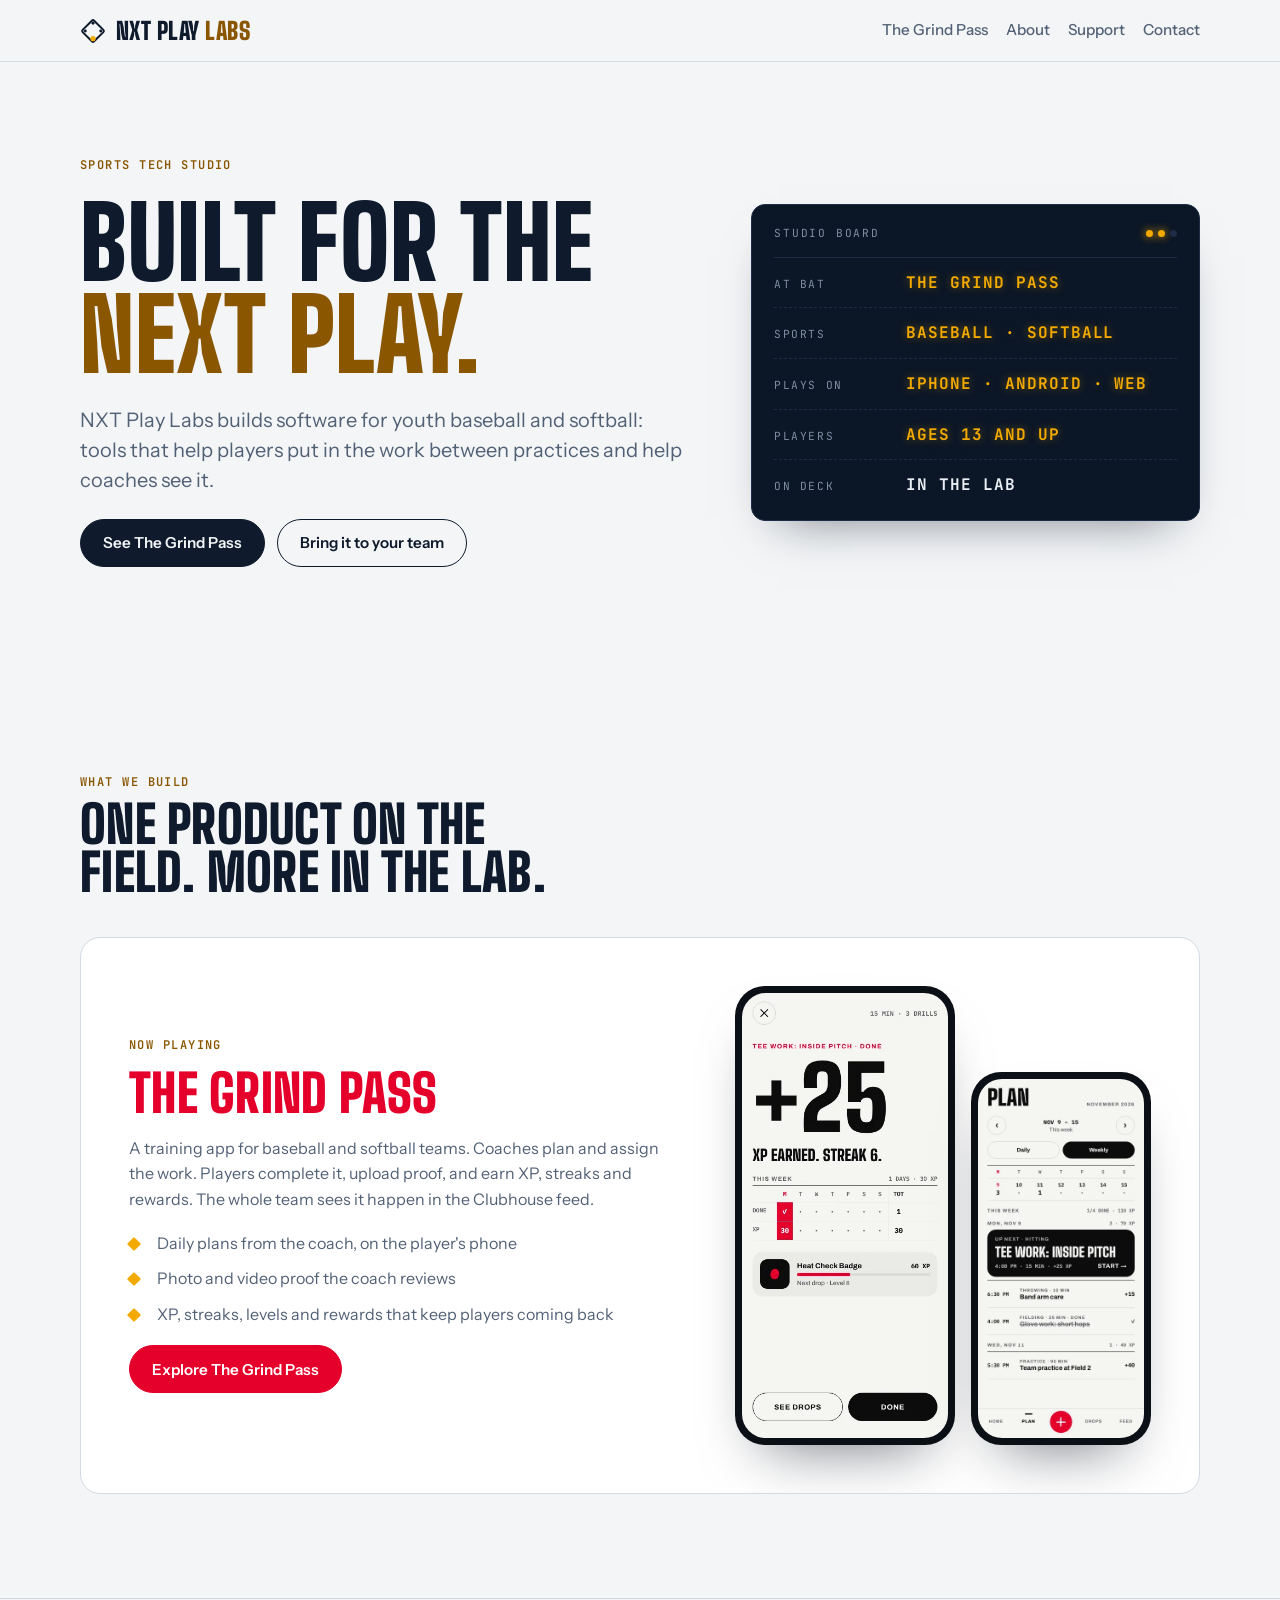
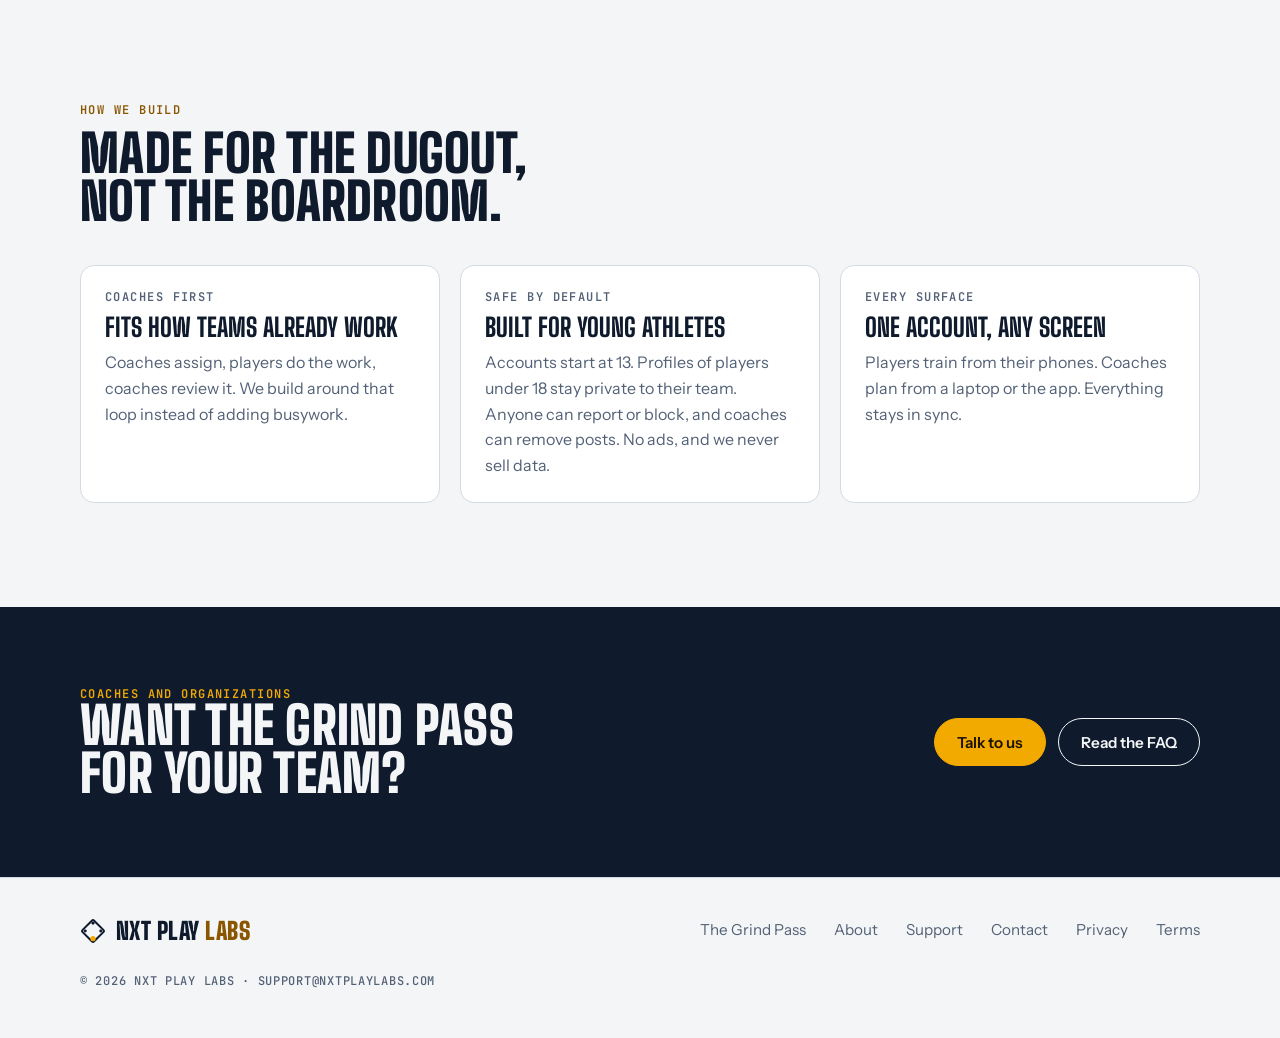
==== index.html @ ef2858e3 "Five-page company site for nxtplaylabs.com Home, The Grind Pass, About, Support and Contact as stati" ====
<!doctype html>
<html lang="en">
<head>
<meta charset="utf-8">
<meta name="viewport" content="width=device-width, initial-scale=1, viewport-fit=cover">
<title>NXT Play Labs</title>
<meta name="claude:viewport-fit-sides" content="cover">
<meta name="description" content="NXT Play Labs is a sports tech studio building software for youth baseball and softball, starting with The Grind Pass.">
<meta property="og:title" content="NXT Play Labs">
<meta property="og:description" content="NXT Play Labs is a sports tech studio building software for youth baseball and softball, starting with The Grind Pass.">
<meta property="og:type" content="website">
<link rel="icon" href="favicon.svg" type="image/svg+xml">
<link rel="preconnect" href="https://fonts.googleapis.com">
<link rel="preconnect" href="https://fonts.gstatic.com" crossorigin>
<link rel="stylesheet" href="https://fonts.googleapis.com/css2?family=Big+Shoulders+Display:wght@800;900&family=Instrument+Sans:wght@400;500;600;700&family=JetBrains+Mono:wght@500;600;700&display=swap">
<link rel="stylesheet" href="styles.css">
</head>
<body>
<header class="site-header">
  <div class="wrap">
    <a class="brand" href="index.html" aria-label="NXT Play Labs home"><svg class="brand-mark" viewBox="0 0 32 32" aria-hidden="true"><rect x="6" y="6" width="20" height="20" rx="2" transform="rotate(45 16 16)" fill="none" stroke="currentColor" stroke-width="2.5"/><circle cx="16" cy="25.5" r="3.2" fill="var(--bulb)"/><circle cx="16" cy="6.5" r="1.8" fill="currentColor"/><circle cx="6.5" cy="16" r="1.8" fill="currentColor"/><circle cx="25.5" cy="16" r="1.8" fill="currentColor"/></svg><span class="brand-name">NXT Play <span>Labs</span></span></a>
    <nav class="nav" aria-label="Main"><a href="grind-pass.html">The Grind Pass</a><a href="about.html">About</a><a href="support.html">Support</a><a href="contact.html">Contact</a></nav>
  </div>
</header>
<main id="main">

<section class="hero">
  <div class="wrap hero-grid">
    <div class="hero-copy">
      <p class="label">Sports tech studio</p>
      <h1 class="display">Built for the <em>next play.</em></h1>
      <p class="lede">NXT Play Labs builds software for youth baseball and softball: tools that help players put in the work between practices and help coaches see it.</p>
      <div class="actions">
        <a class="btn" href="grind-pass.html">See The Grind Pass</a>
        <a class="btn secondary" href="contact.html">Bring it to your team</a>
      </div>
    </div>
    <aside class="board" aria-label="Studio at a glance">
      <div class="board-title"><span>Studio board</span><span class="bulbs" aria-hidden="true"><i class="on"></i><i class="on"></i><i></i></span></div>
      <dl>
        <div class="board-row"><dt>At bat</dt><dd>The Grind Pass</dd></div>
        <div class="board-row"><dt>Sports</dt><dd>Baseball · Softball</dd></div>
        <div class="board-row"><dt>Plays on</dt><dd>iPhone · Android · Web</dd></div>
        <div class="board-row"><dt>Players</dt><dd>Ages 13 and up</dd></div>
        <div class="board-row"><dt>On deck</dt><dd class="plain">In the lab</dd></div>
      </dl>
    </aside>
  </div>
</section>

<section class="section" aria-labelledby="build-h">
  <div class="wrap">
    <div class="section-head">
      <p class="label">What we build</p>
      <h2 id="build-h" class="display">One product on the field. More in the lab.</h2>
    </div>
    <article class="product">
      <div class="product-copy">
        <p class="label">Now playing</p>
        <h3 class="display product-name">The Grind Pass</h3>
        <p class="muted">A training app for baseball and softball teams. Coaches plan and assign the work. Players complete it, upload proof, and earn XP, streaks and rewards. The whole team sees it happen in the Clubhouse feed.</p>
        <ul class="ticks">
          <li>Daily plans from the coach, on the player's phone</li>
          <li>Photo and video proof the coach reviews</li>
          <li>XP, streaks, levels and rewards that keep players coming back</li>
        </ul>
        <div class="actions"><a class="btn grind" href="grind-pass.html">Explore The Grind Pass</a></div>
      </div>
      <div class="phones" aria-hidden="true">
        <div class="phone"><img src="assets/shots/complete.webp" alt="" width="390" height="844" loading="lazy"></div>
        <div class="phone small"><img src="assets/shots/plan.webp" alt="" width="390" height="844" loading="lazy"></div>
      </div>
    </article>
  </div>
</section>

<section class="section" aria-labelledby="how-h">
  <div class="wrap">
    <div class="section-head">
      <p class="label">How we build</p>
      <h2 id="how-h" class="display">Made for the dugout, not the boardroom.</h2>
    </div>
    <div class="grid-3">
      <div class="tile">
        <p class="label">Coaches first</p>
        <h3>Fits how teams already work</h3>
        <p>Coaches assign, players do the work, coaches review it. We build around that loop instead of adding busywork.</p>
      </div>
      <div class="tile">
        <p class="label">Safe by default</p>
        <h3>Built for young athletes</h3>
        <p>Accounts start at 13. Profiles of players under 18 stay private to their team. Anyone can report or block, and coaches can remove posts. No ads, and we never sell data.</p>
      </div>
      <div class="tile">
        <p class="label">Every surface</p>
        <h3>One account, any screen</h3>
        <p>Players train from their phones. Coaches plan from a laptop or the app. Everything stays in sync.</p>
      </div>
    </div>
  </div>
</section>

<section class="band" aria-labelledby="cta-h">
  <div class="wrap">
    <div>
      <p class="label">Coaches and organizations</p>
      <h2 id="cta-h" class="display">Want The Grind Pass for your team?</h2>
    </div>
    <div class="actions">
      <a class="btn" href="contact.html">Talk to us</a>
      <a class="btn secondary" href="support.html">Read the FAQ</a>
    </div>
  </div>
</section>

</main>
<footer class="site-footer">
  <div class="wrap">
    <div class="footer-top">
      <a class="brand" href="index.html" aria-label="NXT Play Labs home"><svg class="brand-mark" viewBox="0 0 32 32" aria-hidden="true"><rect x="6" y="6" width="20" height="20" rx="2" transform="rotate(45 16 16)" fill="none" stroke="currentColor" stroke-width="2.5"/><circle cx="16" cy="25.5" r="3.2" fill="var(--bulb)"/><circle cx="16" cy="6.5" r="1.8" fill="currentColor"/><circle cx="6.5" cy="16" r="1.8" fill="currentColor"/><circle cx="25.5" cy="16" r="1.8" fill="currentColor"/></svg><span class="brand-name">NXT Play <span>Labs</span></span></a>
      <nav class="footer-links" aria-label="Footer">
        <a href="grind-pass.html">The Grind Pass</a>
        <a href="about.html">About</a>
        <a href="support.html">Support</a>
        <a href="contact.html">Contact</a>
        <a href="https://app.nxtplaylabs.com/privacy">Privacy</a>
        <a href="https://app.nxtplaylabs.com/terms">Terms</a>
      </nav>
    </div>
    <p class="footer-small">© <span data-year>2026</span> NXT Play Labs · support@nxtplaylabs.com</p>
  </div>
</footer>
<script src="site.js"></script>
</body>
</html>
---- styles.css ----
/* NXT Play Labs — company site.
   Layout concept: a ballpark at night — chalk-white pages, stadium-navy ink, and one
   scoreboard panel per page that carries the facts in amber bulb type. */
:root {
  --paper: #f3f5f7;      /* chalk line white, cool */
  --surface: #ffffff;
  --ink: #0f1b2d;        /* stadium navy */
  --muted: #536176;
  --line: #d3dae3;
  --bulb: #f2a900;       /* scoreboard bulb amber (marks, fills) */
  --bulb-ink: #8a5600;   /* amber that reads as text on paper */
  --board: #0b1626;      /* the scoreboard itself stays dark in both themes */
  --board-ink: #e9eef5;
  --board-dim: #7f8ea3;
  --board-line: #1e2d45;
  --grind: #e4002b;      /* The Grind Pass red, only on its own page */
  --focus: #2f6fdf;

  --display: "Big Shoulders Display", "Oswald", "Arial Narrow", Impact, sans-serif;
  --body: "Instrument Sans", "Segoe UI", system-ui, -apple-system, sans-serif;
  --mono: "JetBrains Mono", ui-monospace, "SFMono-Regular", Menlo, Consolas, monospace;

  --step-0: 1rem;
  --step-1: 1.25rem;
  --step-2: 1.75rem;
  --step-3: clamp(2.25rem, 5vw, 3.25rem);
  --step-4: clamp(3rem, 9vw, 6.25rem);
  --wrap: 72rem;
  --radius: 14px;
}
@media (prefers-color-scheme: dark) {
  :root:not([data-theme="light"]) {
    --paper: #09111d; --surface: #0f1a2b; --ink: #eef2f7; --muted: #9aa8bb; --line: #223148;
    --bulb: #ffb81c; --bulb-ink: #ffc94d; --board: #101d31; --board-ink: #eef2f7; --board-dim: #8796ab;
    --board-line: #243650; --grind: #ff2e4f; --focus: #7aa7ff; color-scheme: dark;
  }
}
:root[data-theme="dark"] {
  --paper: #09111d; --surface: #0f1a2b; --ink: #eef2f7; --muted: #9aa8bb; --line: #223148;
  --bulb: #ffb81c; --bulb-ink: #ffc94d; --board: #101d31; --board-ink: #eef2f7; --board-dim: #8796ab;
  --board-line: #243650; --grind: #ff2e4f; --focus: #7aa7ff; color-scheme: dark;
}

*, *::before, *::after { box-sizing: border-box; }
html { -webkit-text-size-adjust: 100%; }
body {
  margin: 0;
  background: var(--paper);
  color: var(--ink);
  font: 400 var(--step-0)/1.6 var(--body);
  -webkit-font-smoothing: antialiased;
}
img { max-width: 100%; height: auto; display: block; }
a { color: inherit; }
:focus-visible { outline: 3px solid var(--focus); outline-offset: 3px; border-radius: 4px; }
h1, h2, h3 { text-wrap: balance; margin: 0; }
p { margin: 0; }

.wrap {
  width: 100%;
  max-width: var(--wrap);
  margin-inline: auto;
  padding-left: max(16px, env(safe-area-inset-left, 0px));
  padding-right: max(16px, env(safe-area-inset-right, 0px));
}

/* ---------- header ---------- */
body::before {
  content: ""; position: fixed; inset: 0 0 auto; height: env(safe-area-inset-top, 0px);
  z-index: 10; background: var(--paper);
}
.site-header {
  position: sticky; top: env(safe-area-inset-top, 0px); z-index: 9;
  background: color-mix(in srgb, var(--paper) 92%, transparent);
  backdrop-filter: blur(8px);
  border-bottom: 1px solid var(--line);
}
.site-header .wrap {
  display: flex; flex-wrap: wrap; align-items: center; justify-content: space-between;
  gap: 8px 24px; padding-block: 14px;
}
.brand { display: inline-flex; align-items: center; gap: 10px; text-decoration: none; }
.brand-mark { width: 26px; height: 26px; flex: none; }
.brand-name {
  font: 900 1.5rem/1 var(--display); letter-spacing: 0.02em; text-transform: uppercase;
}
.brand-name span { color: var(--bulb-ink); }
.nav { display: flex; flex-wrap: wrap; gap: 4px 18px; }
.nav a {
  font: 500 0.95rem/1 var(--body); text-decoration: none; color: var(--muted);
  padding-block: 8px; border-bottom: 2px solid transparent;
}
.nav a:hover { color: var(--ink); }
.nav a[aria-current="page"] { color: var(--ink); border-bottom-color: var(--bulb); }

/* ---------- type helpers ---------- */
.label {
  font: 600 0.75rem/1.2 var(--mono); letter-spacing: 0.12em; text-transform: uppercase;
  color: var(--bulb-ink);
}
.display {
  font-family: var(--display); font-weight: 900; text-transform: uppercase;
  line-height: 0.92; letter-spacing: 0.005em;
}
.lede { font-size: var(--step-1); line-height: 1.5; color: var(--muted); max-width: 38rem; }
.prose { max-width: 40rem; display: grid; gap: 1rem; color: var(--ink); }
.prose p { color: var(--muted); }
.muted { color: var(--muted); }

/* ---------- sections ---------- */
.section { padding-block: clamp(56px, 9vw, 104px); }
.section + .section { border-top: 1px solid var(--line); }
.section-head { display: grid; gap: 12px; margin-bottom: 40px; max-width: 44rem; }
.section-head h2 { font-size: var(--step-3); }

/* ---------- hero ---------- */
.hero { padding-block: clamp(48px, 8vw, 96px) clamp(56px, 9vw, 104px); }
.hero-grid {
  display: grid; gap: clamp(32px, 5vw, 64px);
  grid-template-columns: minmax(0, 1.15fr) minmax(0, 0.85fr); align-items: center;
}
.hero h1 { font-size: var(--step-4); }
.hero h1 em { font-style: normal; color: var(--bulb-ink); }
.hero-copy { display: grid; gap: 24px; min-width: 0; }
.actions { display: flex; flex-wrap: wrap; gap: 12px; }

.btn {
  display: inline-flex; align-items: center; justify-content: center; gap: 8px;
  min-height: 48px; padding: 0 22px; border-radius: 999px;
  font: 600 0.95rem/1 var(--body); text-decoration: none; cursor: pointer;
  border: 1.5px solid var(--ink); background: var(--ink); color: var(--paper);
  transition: transform 120ms ease;
}
.btn:hover { transform: translateY(-1px); }
.btn.secondary { background: transparent; color: var(--ink); }
.btn.grind { background: var(--grind); border-color: var(--grind); color: #fff; }

/* ---------- scoreboard ---------- */
.board {
  background: var(--board); color: var(--board-ink);
  border: 1px solid var(--board-line); border-radius: var(--radius);
  padding: 20px 22px; font-family: var(--mono); min-width: 0;
  box-shadow: 0 24px 48px -28px rgba(8, 16, 30, 0.55);
}
.board-title {
  display: flex; justify-content: space-between; align-items: center; gap: 12px;
  font-size: 0.7rem; letter-spacing: 0.16em; text-transform: uppercase; color: var(--board-dim);
  padding-bottom: 14px; border-bottom: 1px solid var(--board-line);
}
.bulbs { display: inline-flex; gap: 5px; }
.bulbs i { width: 7px; height: 7px; border-radius: 50%; background: var(--board-line); }
.bulbs i.on { background: var(--bulb); box-shadow: 0 0 8px var(--bulb); }
.board dl { margin: 0; display: grid; }
.board-row {
  display: grid; grid-template-columns: 7.5rem minmax(0, 1fr); gap: 12px; align-items: baseline;
  padding-block: 12px; border-bottom: 1px dashed var(--board-line);
}
.board-row:last-child { border-bottom: 0; padding-bottom: 2px; }
.board dt { font-size: 0.7rem; letter-spacing: 0.14em; text-transform: uppercase; color: var(--board-dim); }
.board dd {
  margin: 0; font-size: 1rem; font-weight: 700; letter-spacing: 0.06em; text-transform: uppercase;
  color: var(--bulb); text-shadow: 0 0 10px color-mix(in srgb, var(--bulb) 45%, transparent);
  overflow-wrap: anywhere;
}
.board dd.plain { color: var(--board-ink); text-shadow: none; }

/* line score (a real baseball box) */
.linescore-wrap { overflow-x: auto; margin-top: 4px; }
.linescore { border-collapse: collapse; width: 100%; min-width: 20rem; font-variant-numeric: tabular-nums; }
.linescore th, .linescore td {
  font: 600 0.8rem/1 var(--mono); padding: 9px 6px; text-align: center;
  border-bottom: 1px solid var(--board-line);
}
.linescore th { color: var(--board-dim); font-weight: 500; font-size: 0.68rem; letter-spacing: 0.1em; }
.linescore td:first-child, .linescore th:first-child { text-align: left; padding-left: 0; }
.linescore td { color: var(--board-ink); }
.linescore td.hot { color: var(--bulb); }
.linescore .tot { border-left: 1px solid var(--board-line); }

/* ---------- cards / grids ---------- */
.grid-3 { display: grid; gap: 20px; grid-template-columns: repeat(3, minmax(0, 1fr)); }
.grid-2 { display: grid; gap: 20px; grid-template-columns: repeat(2, minmax(0, 1fr)); }
.tile {
  background: var(--surface); border: 1px solid var(--line); border-radius: var(--radius);
  padding: 24px; display: grid; gap: 10px; align-content: start; min-width: 0;
}
.tile h3 { font: 800 1.6rem/1 var(--display); text-transform: uppercase; }
.tile p { color: var(--muted); }

.product {
  display: grid; gap: clamp(24px, 4vw, 56px); grid-template-columns: minmax(0, 1fr) auto;
  align-items: center; background: var(--surface); border: 1px solid var(--line);
  border-radius: calc(var(--radius) + 6px); padding: clamp(24px, 4vw, 48px); overflow: hidden;
}
.product-copy { display: grid; gap: 18px; min-width: 0; }
.product-copy h3 { font-size: var(--step-3); }
.product-name { color: var(--grind); }
.ticks { list-style: none; padding: 0; margin: 0; display: grid; gap: 10px; }
.ticks li { display: grid; grid-template-columns: 18px minmax(0, 1fr); gap: 10px; color: var(--muted); }
.ticks li::before {
  content: ""; width: 10px; height: 10px; margin-top: 0.5em; transform: rotate(45deg);
  background: var(--bulb); border-radius: 1px;
}

/* phones */
.phones { display: flex; gap: 16px; align-items: flex-end; }
.phone {
  width: 220px; max-width: 100%; flex: none; border-radius: 30px; padding: 7px;
  background: #0b0f16; box-shadow: 0 30px 60px -30px rgba(8, 16, 30, 0.6);
}
.phone img { border-radius: 24px; width: 100%; aspect-ratio: 390 / 844; object-fit: cover; }
.phone.small { width: 180px; }
.phone-row { display: flex; gap: 18px; overflow-x: auto; padding-bottom: 12px; scroll-snap-type: x mandatory; }
.phone-row figure { margin: 0; display: grid; gap: 12px; scroll-snap-align: start; flex: none; }
.phone-row figcaption { font: 600 0.72rem/1.3 var(--mono); letter-spacing: 0.1em; text-transform: uppercase; color: var(--muted); }

.browser {
  border-radius: 12px; overflow: hidden; border: 1px solid var(--line); background: var(--surface);
  box-shadow: 0 30px 60px -36px rgba(8, 16, 30, 0.5);
}
.browser-bar { display: flex; gap: 6px; padding: 10px 12px; border-bottom: 1px solid var(--line); }
.browser-bar i { width: 9px; height: 9px; border-radius: 50%; background: var(--line); }

/* the daily loop: a real sequence, so it is numbered */
.loop { list-style: none; margin: 0; padding: 0; display: grid; gap: 0; grid-template-columns: repeat(5, minmax(0, 1fr)); counter-reset: step; }
.loop li {
  counter-increment: step; display: grid; gap: 8px; align-content: start;
  padding: 20px 18px 22px; border-top: 3px solid var(--ink); min-width: 0;
}
.loop li + li { border-left: 1px solid var(--line); }
.loop li::before {
  content: counter(step); font: 900 2.4rem/1 var(--display); color: var(--grind);
}
.loop h3 { font: 800 1.35rem/1 var(--display); text-transform: uppercase; }
.loop p { color: var(--muted); font-size: 0.95rem; }

/* CTA band */
.band { background: var(--ink); color: var(--paper); }
.band .wrap { padding-block: clamp(48px, 7vw, 80px); display: flex; flex-wrap: wrap; gap: 24px 48px; align-items: center; justify-content: space-between; }
.band h2 { font-size: var(--step-3); max-width: 30rem; }
.band .label { color: var(--bulb); }
.band .btn { background: var(--bulb); border-color: var(--bulb); color: #1b1200; }
.band .btn.secondary { background: transparent; color: var(--paper); border-color: var(--paper); }

/* FAQ */
.faq-groups { display: grid; gap: 48px; }
.faq-group { display: grid; grid-template-columns: minmax(0, 14rem) minmax(0, 1fr); gap: 24px 48px; }
.faq-group h2 { font: 900 2rem/1 var(--display); text-transform: uppercase; }
.faq { display: grid; border-top: 1px solid var(--line); }
.faq details { border-bottom: 1px solid var(--line); }
.faq summary {
  cursor: pointer; list-style: none; padding: 18px 40px 18px 0; position: relative;
  font-weight: 600; font-size: 1.05rem;
}
.faq summary::-webkit-details-marker { display: none; }
.faq summary::after {
  content: "+"; position: absolute; right: 4px; top: 14px; font: 400 1.6rem/1 var(--body); color: var(--bulb-ink);
}
.faq details[open] summary::after { content: "–"; }
.faq .answer { padding: 0 0 20px; color: var(--muted); display: grid; gap: 10px; max-width: 42rem; }
.faq .answer a { color: var(--ink); font-weight: 600; }

/* contact */
.contact-card {
  background: var(--surface); border: 1px solid var(--line); border-radius: var(--radius);
  padding: clamp(24px, 4vw, 40px); display: grid; gap: 18px; min-width: 0;
}
.email-line { display: flex; flex-wrap: wrap; align-items: center; gap: 12px; }
.email {
  font: 700 clamp(1.25rem, 4vw, 1.9rem)/1.2 var(--mono); letter-spacing: -0.01em;
  overflow-wrap: anywhere; user-select: all;
}
.copy-btn {
  min-height: 40px; padding: 0 16px; border-radius: 999px; border: 1.5px solid var(--line);
  background: transparent; color: var(--ink); font: 600 0.85rem/1 var(--body); cursor: pointer;
}
.copy-btn:hover { border-color: var(--ink); }
.topics { list-style: none; margin: 0; padding: 0; display: grid; gap: 0; border-top: 1px solid var(--line); }
.topics li {
  display: grid; grid-template-columns: minmax(0, 1fr) auto; gap: 12px 24px; align-items: center;
  padding-block: 18px; border-bottom: 1px solid var(--line);
}
.topics strong { display: block; font-size: 1.05rem; }
.topics span { color: var(--muted); font-size: 0.95rem; }
.topics a.subject {
  font: 600 0.75rem/1.2 var(--mono); letter-spacing: 0.08em; text-transform: uppercase;
  text-decoration: none; color: var(--bulb-ink); border: 1px solid var(--line); border-radius: 999px;
  padding: 9px 14px; white-space: nowrap;
}
.topics a.subject:hover { border-color: var(--bulb-ink); }

/* page hero (inner pages) */
.page-hero { padding-block: clamp(48px, 8vw, 88px) clamp(40px, 6vw, 64px); border-bottom: 1px solid var(--line); }
.page-hero .wrap { display: grid; gap: 18px; }
.page-hero h1 { font-size: var(--step-4); }

/* footer */
.site-footer { border-top: 1px solid var(--line); padding-block: 40px 48px; }
.site-footer .wrap { display: grid; gap: 28px; }
.footer-top { display: flex; flex-wrap: wrap; gap: 24px 48px; justify-content: space-between; align-items: flex-start; }
.footer-links { display: flex; flex-wrap: wrap; gap: 10px 28px; }
.footer-links a { color: var(--muted); text-decoration: none; font-size: 0.95rem; }
.footer-links a:hover { color: var(--ink); text-decoration: underline; }
.footer-small { font: 500 0.75rem/1.5 var(--mono); letter-spacing: 0.06em; color: var(--muted); text-transform: uppercase; }

/* ---------- responsive ---------- */
@media (max-width: 960px) {
  .hero-grid { grid-template-columns: minmax(0, 1fr); }
  .product { grid-template-columns: minmax(0, 1fr); }
  .loop { grid-template-columns: repeat(2, minmax(0, 1fr)); }
  .loop li + li { border-left: 0; }
  .faq-group { grid-template-columns: minmax(0, 1fr); }
}
@media (max-width: 720px) {
  .grid-3, .grid-2 { grid-template-columns: minmax(0, 1fr); }
  .phones .phone.small { display: none; }
  .phone { width: min(240px, 70vw); }
  .board-row { grid-template-columns: minmax(0, 1fr); gap: 4px; }
  .topics li { grid-template-columns: minmax(0, 1fr); }
  .topics a.subject { justify-self: start; }
}
@media (max-width: 480px) {
  .loop { grid-template-columns: minmax(0, 1fr); }
  .brand-name { font-size: 1.3rem; }
}
@media (prefers-reduced-motion: reduce) {
  * { transition: none !important; animation: none !important; }
}
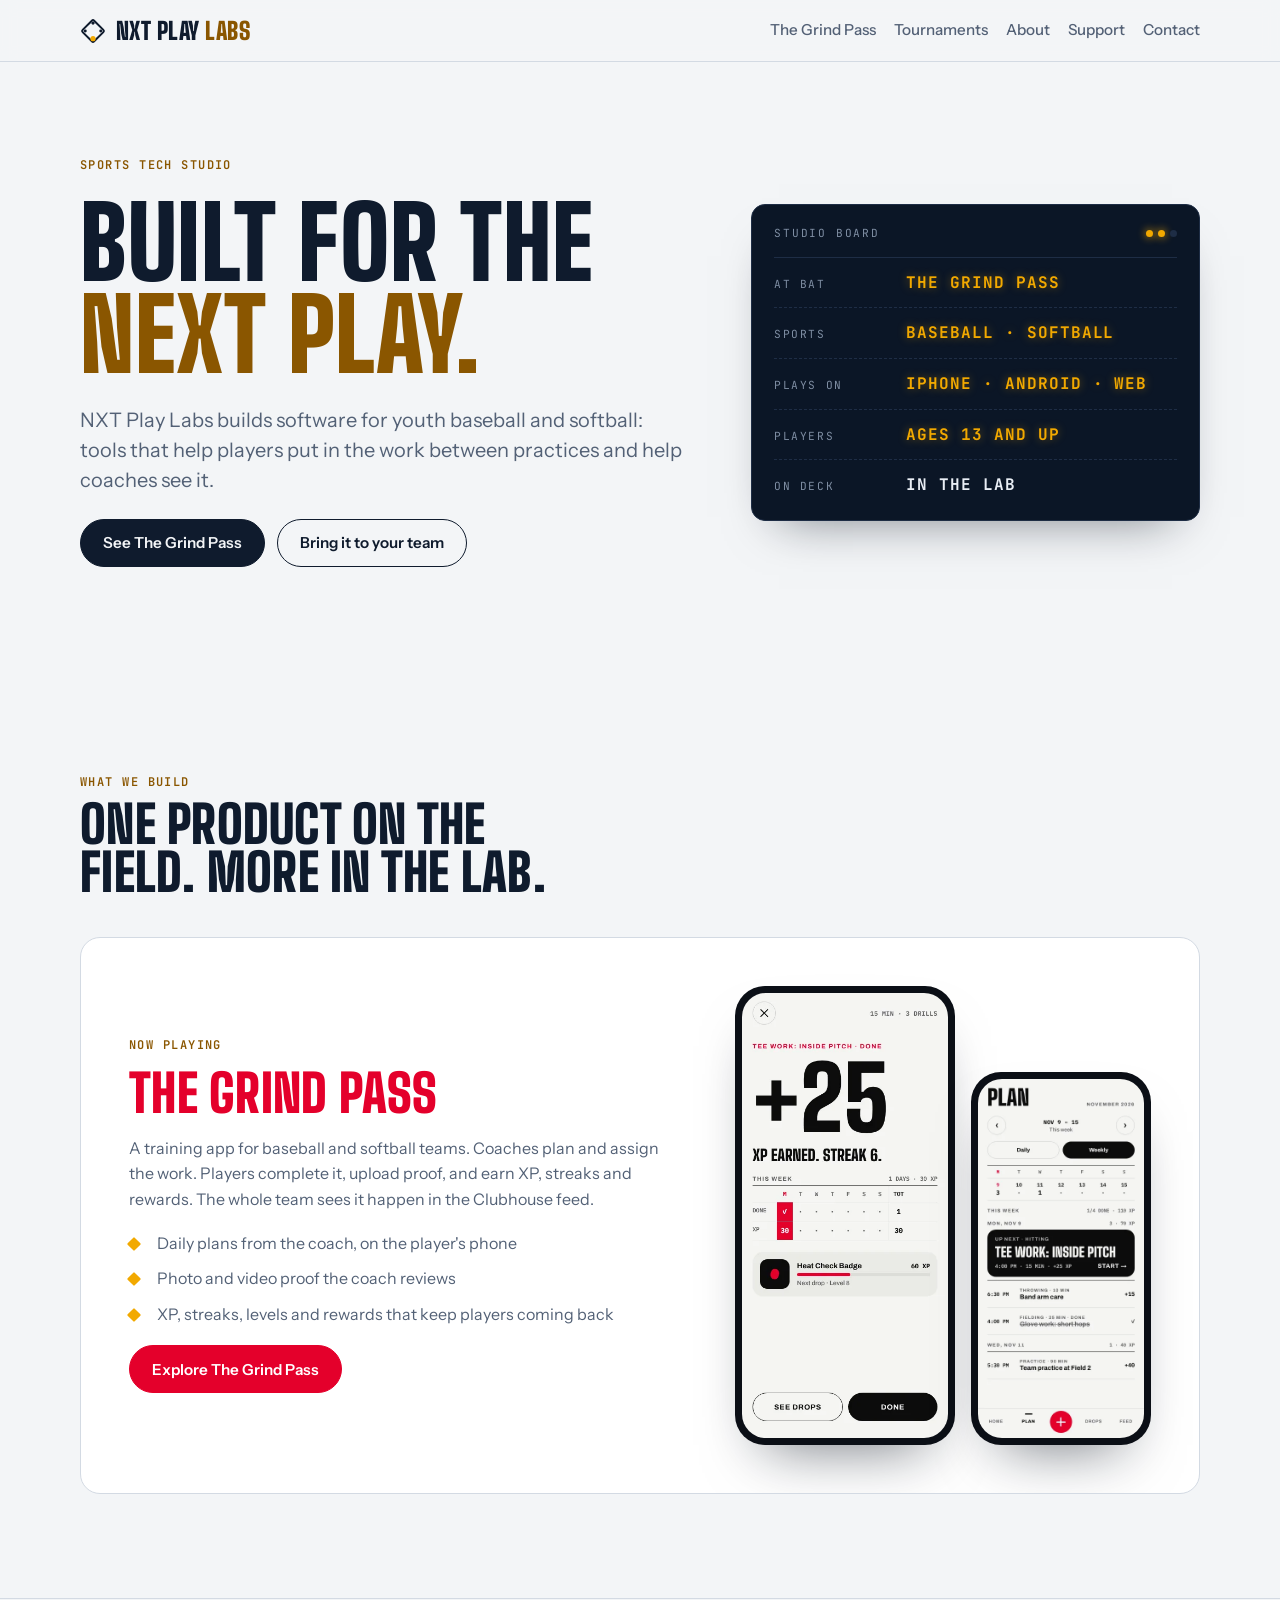
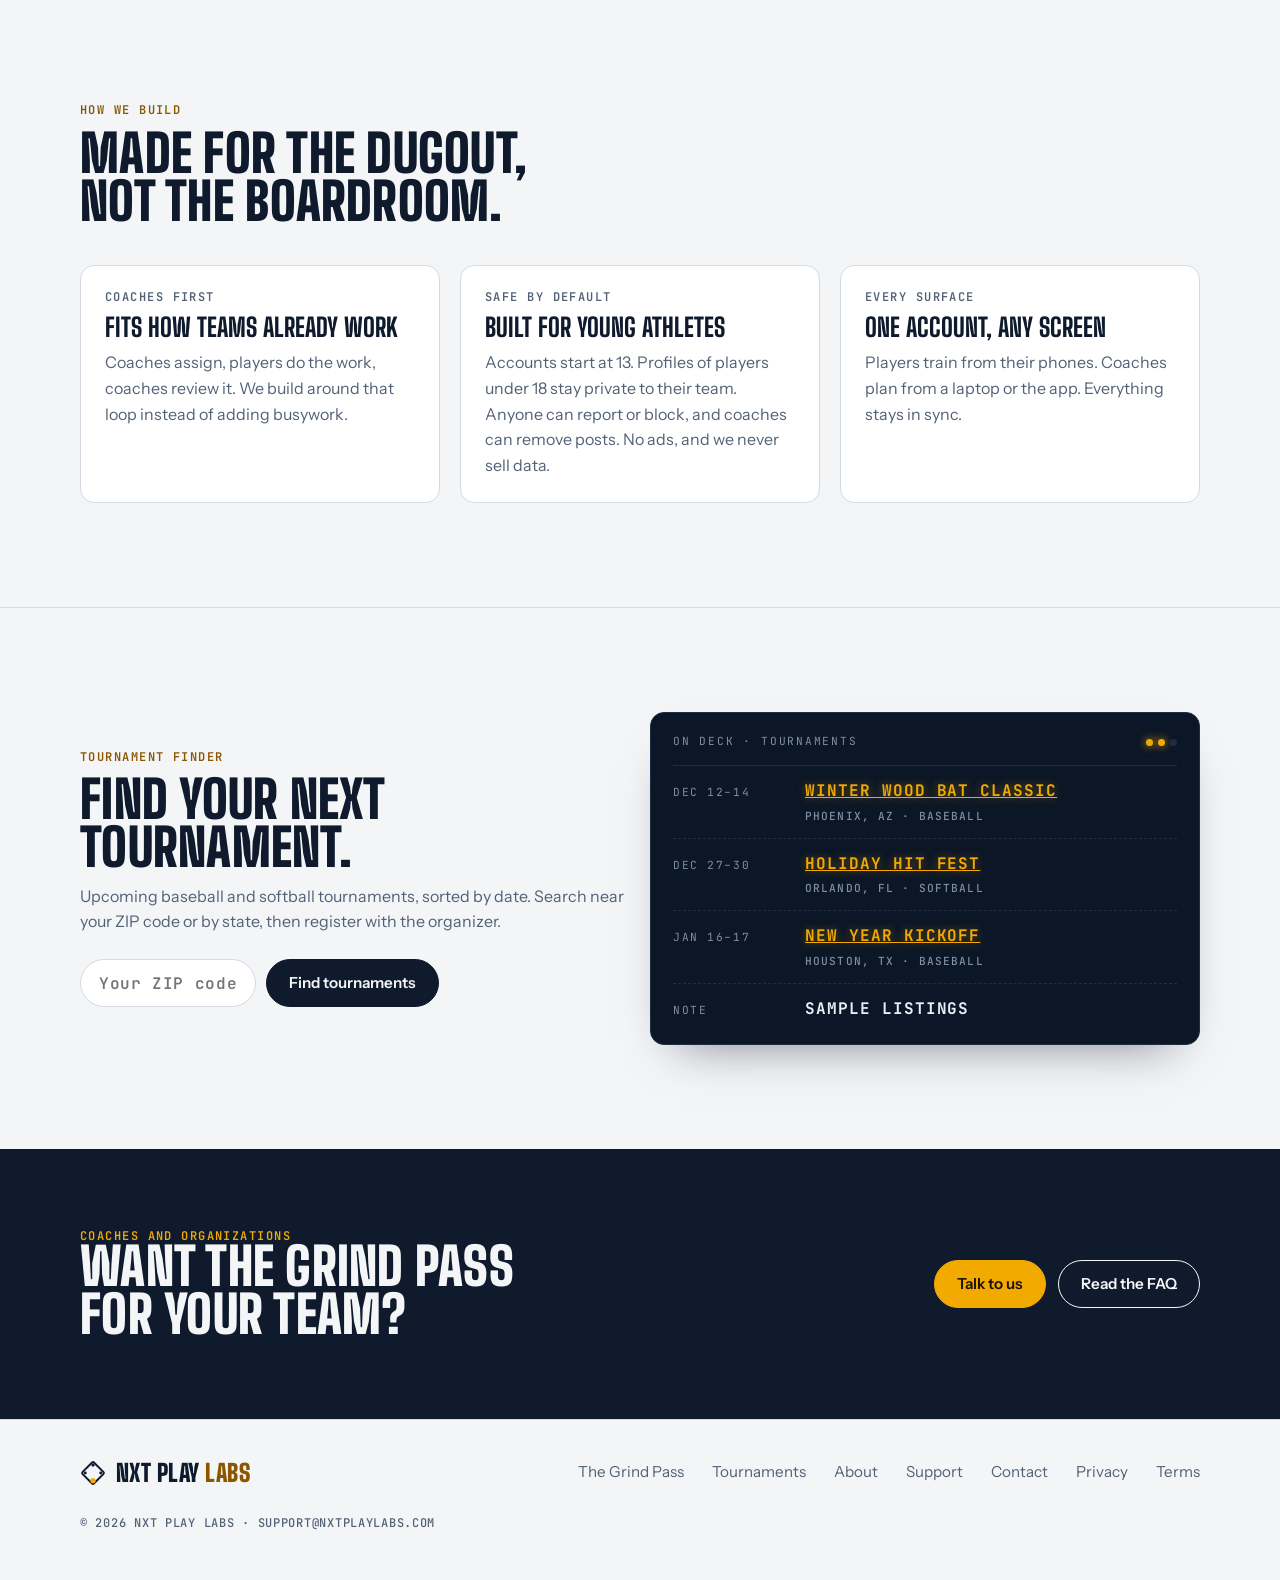
==== commit b91bde30: "Add tournament finder with ZIP search, detail pages and ingest pipeline - /tournaments: finder with " ====
--- a/index.html
+++ b/index.html
@@ -19,7 +19,7 @@
 <header class="site-header">
   <div class="wrap">
     <a class="brand" href="index.html" aria-label="NXT Play Labs home"><svg class="brand-mark" viewBox="0 0 32 32" aria-hidden="true"><rect x="6" y="6" width="20" height="20" rx="2" transform="rotate(45 16 16)" fill="none" stroke="currentColor" stroke-width="2.5"/><circle cx="16" cy="25.5" r="3.2" fill="var(--bulb)"/><circle cx="16" cy="6.5" r="1.8" fill="currentColor"/><circle cx="6.5" cy="16" r="1.8" fill="currentColor"/><circle cx="25.5" cy="16" r="1.8" fill="currentColor"/></svg><span class="brand-name">NXT Play <span>Labs</span></span></a>
-    <nav class="nav" aria-label="Main"><a href="grind-pass.html">The Grind Pass</a><a href="about.html">About</a><a href="support.html">Support</a><a href="contact.html">Contact</a></nav>
+    <nav class="nav" aria-label="Main"><a href="grind-pass.html">The Grind Pass</a><a href="tournaments.html">Tournaments</a><a href="about.html">About</a><a href="support.html">Support</a><a href="contact.html">Contact</a></nav>
   </div>
 </header>
 <main id="main">
@@ -100,6 +100,27 @@
   </div>
 </section>
 
+<section class="section" aria-labelledby="tf-home-h">
+  <div class="wrap grid-2" style="align-items:center">
+    <div class="section-head" style="margin-bottom:0">
+      <p class="label">Tournament finder</p>
+      <h2 id="tf-home-h" class="display">Find your next tournament.</h2>
+      <p class="muted">Upcoming baseball and softball tournaments, sorted by date. Search near your ZIP code or by state, then register with the organizer.</p>
+      <form class="tf-quick" action="tournaments.html" method="get" role="search" aria-label="Find tournaments near you">
+        <label class="sr-only" for="tf-home-zip">ZIP code</label>
+        <input id="tf-home-zip" name="zip" type="text" inputmode="numeric" pattern="[0-9]{5}" maxlength="5" placeholder="Your ZIP code" autocomplete="postal-code">
+        <button class="btn" type="submit">Find tournaments</button>
+      </form>
+    </div>
+    <aside class="board" aria-label="Next tournaments">
+      <div class="board-title"><span>On deck · Tournaments</span><span class="bulbs" aria-hidden="true"><i class="on"></i><i class="on"></i><i></i></span></div>
+      <dl data-tf-next="3">
+        <div class="board-row"><dt>Schedule</dt><dd class="plain"><a href="tournaments.html">See all tournaments</a></dd></div>
+      </dl>
+    </aside>
+  </div>
+</section>
+
 <section class="band" aria-labelledby="cta-h">
   <div class="wrap">
     <div>
@@ -120,6 +141,7 @@
       <a class="brand" href="index.html" aria-label="NXT Play Labs home"><svg class="brand-mark" viewBox="0 0 32 32" aria-hidden="true"><rect x="6" y="6" width="20" height="20" rx="2" transform="rotate(45 16 16)" fill="none" stroke="currentColor" stroke-width="2.5"/><circle cx="16" cy="25.5" r="3.2" fill="var(--bulb)"/><circle cx="16" cy="6.5" r="1.8" fill="currentColor"/><circle cx="6.5" cy="16" r="1.8" fill="currentColor"/><circle cx="25.5" cy="16" r="1.8" fill="currentColor"/></svg><span class="brand-name">NXT Play <span>Labs</span></span></a>
       <nav class="footer-links" aria-label="Footer">
         <a href="grind-pass.html">The Grind Pass</a>
+        <a href="tournaments.html">Tournaments</a>
         <a href="about.html">About</a>
         <a href="support.html">Support</a>
         <a href="contact.html">Contact</a>
@@ -131,5 +153,6 @@
   </div>
 </footer>
 <script src="site.js"></script>
+<script src="tournaments.js" defer></script>
 </body>
 </html>
--- a/styles.css
+++ b/styles.css
@@ -294,6 +294,154 @@
 .page-hero .wrap { display: grid; gap: 18px; }
 .page-hero h1 { font-size: var(--step-4); }
 
+/* tournament finder */
+[hidden] { display: none !important; }
+.sr-only { position: absolute; width: 1px; height: 1px; padding: 0; margin: -1px; overflow: hidden; clip: rect(0 0 0 0); white-space: nowrap; border: 0; }
+.tf { padding-top: clamp(32px, 5vw, 56px); }
+.tf-layout { display: grid; gap: 32px 40px; grid-template-columns: minmax(0, 17rem) minmax(0, 1fr); align-items: start; }
+.tf-filters {
+  position: sticky; top: 88px; display: grid; gap: 18px; min-width: 0;
+  background: var(--surface); border: 1px solid var(--line); border-radius: var(--radius); padding: 20px;
+}
+.tf-field { display: grid; gap: 8px; margin: 0; padding: 0; border: 0; min-width: 0; }
+.tf-field > label, .tf-field > legend {
+  font: 600 0.7rem/1.2 var(--mono); letter-spacing: 0.12em; text-transform: uppercase; color: var(--muted); padding: 0;
+}
+.tf-field > legend { margin-bottom: 8px; }
+.tf-filters input[type="search"], .tf-filters select {
+  width: 100%; min-height: 44px; padding: 0 12px; border-radius: 10px;
+  border: 1.5px solid var(--line); background: var(--paper); color: var(--ink);
+  font: 500 0.95rem/1.2 var(--body); appearance: none; -webkit-appearance: none;
+}
+.tf-filters select {
+  padding-right: 36px;
+  background-image: linear-gradient(45deg, transparent 50%, var(--muted) 50%), linear-gradient(135deg, var(--muted) 50%, transparent 50%);
+  background-position: calc(100% - 18px) 50%, calc(100% - 13px) 50%; background-size: 5px 5px; background-repeat: no-repeat;
+}
+.tf-filters input:hover, .tf-filters select:hover { border-color: var(--muted); }
+.tf-seg { display: grid; grid-template-columns: repeat(3, minmax(0, 1fr)); border: 1.5px solid var(--line); border-radius: 10px; overflow: hidden; }
+.tf-seg label { position: relative; cursor: pointer; }
+.tf-seg input { position: absolute; opacity: 0; inset: 0; margin: 0; cursor: pointer; }
+.tf-seg span {
+  display: grid; place-items: center; min-height: 40px; padding: 0 4px;
+  font: 600 0.82rem/1 var(--body); color: var(--muted);
+}
+.tf-seg label + label span { border-left: 1px solid var(--line); }
+.tf-seg input:checked + span { background: var(--ink); color: var(--paper); }
+.tf-seg input:focus-visible + span { outline: 3px solid var(--focus); outline-offset: -3px; }
+.tf-reset { justify-self: start; }
+
+.tf-main { min-width: 0; display: grid; gap: 16px; }
+.tf-count { font: 900 1.9rem/1 var(--display); text-transform: uppercase; }
+.tf-notice {
+  font: 600 0.75rem/1.4 var(--mono); letter-spacing: 0.08em; text-transform: uppercase; color: var(--bulb-ink);
+  border: 1px dashed var(--bulb-ink); border-radius: 10px; padding: 10px 14px;
+}
+.tf-list { list-style: none; margin: 0; padding: 0; display: grid; gap: 12px; }
+.tf-card {
+  display: grid; grid-template-columns: auto minmax(0, 1fr) auto; gap: 16px 20px; align-items: center;
+  background: var(--surface); border: 1px solid var(--line); border-radius: var(--radius); padding: 18px 20px;
+}
+.tf-date {
+  width: 64px; display: grid; justify-items: center; gap: 4px; padding: 10px 0 12px;
+  background: var(--board); border: 1px solid var(--board-line); border-radius: 10px; align-self: start;
+}
+.tf-mon { font: 600 0.65rem/1 var(--mono); letter-spacing: 0.16em; text-transform: uppercase; color: var(--board-dim); }
+.tf-day {
+  font: 900 1.9rem/1 var(--display); color: var(--bulb);
+  text-shadow: 0 0 10px color-mix(in srgb, var(--bulb) 45%, transparent);
+}
+.tf-body { display: grid; gap: 8px; min-width: 0; }
+.tf-name { font: 800 1.5rem/1 var(--display); text-transform: uppercase; }
+.tf-where { color: var(--muted); font-size: 0.95rem; }
+.tf-tags { list-style: none; margin: 0; padding: 0; display: flex; flex-wrap: wrap; gap: 6px; }
+.tf-tag {
+  font: 600 0.68rem/1 var(--mono); letter-spacing: 0.08em; text-transform: uppercase;
+  border: 1px solid var(--line); border-radius: 999px; padding: 6px 9px; color: var(--muted);
+}
+.tf-tag.tf-sport { color: var(--ink); border-color: var(--ink); }
+.tf-zip-row { display: grid; grid-template-columns: minmax(0, 0.8fr) minmax(0, 1.2fr); gap: 8px; }
+.tf-filters input[type="text"] {
+  width: 100%; min-height: 44px; padding: 0 12px; border-radius: 10px;
+  border: 1.5px solid var(--line); background: var(--paper); color: var(--ink);
+  font: 600 0.95rem/1.2 var(--mono); letter-spacing: 0.04em;
+}
+.tf-filters select:disabled { opacity: 0.55; cursor: not-allowed; }
+.tf-zip-msg { font-size: 0.82rem; color: var(--muted); min-height: 1.2em; }
+.tf-zip-msg.bad { color: var(--grind); }
+.tf-bar { display: flex; flex-wrap: wrap; align-items: center; justify-content: space-between; gap: 12px 24px; }
+.tf-sort { display: inline-flex; align-items: center; gap: 10px; }
+.tf-sort span { font: 600 0.7rem/1.2 var(--mono); letter-spacing: 0.12em; text-transform: uppercase; color: var(--muted); }
+.tf-sort select {
+  min-height: 40px; padding: 0 34px 0 12px; border-radius: 10px; border: 1.5px solid var(--line);
+  background: var(--surface); color: var(--ink); font: 500 0.9rem/1.2 var(--body); appearance: none; -webkit-appearance: none;
+  background-image: linear-gradient(45deg, transparent 50%, var(--muted) 50%), linear-gradient(135deg, var(--muted) 50%, transparent 50%);
+  background-position: calc(100% - 17px) 50%, calc(100% - 12px) 50%; background-size: 5px 5px; background-repeat: no-repeat;
+}
+.tf-action { display: grid; justify-items: end; gap: 10px; }
+.tf-dist { font: 700 0.85rem/1 var(--mono); letter-spacing: 0.06em; text-transform: uppercase; color: var(--bulb-ink); white-space: nowrap; }
+.tf-quick { display: flex; flex-wrap: wrap; gap: 10px; margin-top: 12px; }
+.tf-quick input {
+  min-height: 48px; width: 11rem; padding: 0 18px; border-radius: 999px; border: 1.5px solid var(--line);
+  background: var(--surface); color: var(--ink); font: 600 1rem/1 var(--mono); letter-spacing: 0.04em;
+}
+.tf-meta { font-size: 0.88rem; color: var(--muted); }
+.tf-action { justify-self: end; }
+.tf-register { min-height: 42px; padding: 0 18px; white-space: nowrap; }
+.tf-soon { font: 600 0.7rem/1.3 var(--mono); letter-spacing: 0.08em; text-transform: uppercase; color: var(--muted); text-align: right; display: block; max-width: 9rem; }
+.tf-empty { border: 1px dashed var(--line); border-radius: var(--radius); padding: 28px; display: grid; gap: 6px; }
+.tf-board-sub {
+  display: block; margin-top: 4px; font-size: 0.7rem; font-weight: 500; letter-spacing: 0.1em;
+  color: var(--board-dim); text-shadow: none;
+}
+.board dd a { color: inherit; }
+
+@media (max-width: 960px) {
+  .tf-layout { grid-template-columns: minmax(0, 1fr); }
+  .tf-filters { position: static; grid-template-columns: repeat(2, minmax(0, 1fr)); }
+  .tf-search, .tf-near { grid-column: 1 / -1; }
+}
+@media (max-width: 600px) {
+  .tf-filters { grid-template-columns: minmax(0, 1fr); }
+  .tf-card { grid-template-columns: auto minmax(0, 1fr); }
+  .tf-action { grid-column: 1 / -1; justify-self: stretch; grid-template-columns: auto minmax(0, 1fr); align-items: center; justify-items: start; }
+  .tf-action .tf-register { justify-self: stretch; }
+  .tf-register { width: 100%; }
+  .tf-soon { text-align: left; max-width: none; }
+}
+
+.tf-name a { text-decoration: none; }
+.tf-name a:hover { text-decoration: underline; text-decoration-thickness: 2px; text-underline-offset: 3px; }
+.tf-tag.tf-sanction { color: var(--bulb-ink); border-color: var(--bulb-ink); }
+
+/* tournament detail */
+.td-hero .wrap { gap: 14px; }
+.td-back { font: 600 0.8rem/1 var(--mono); letter-spacing: 0.08em; text-transform: uppercase; color: var(--muted); text-decoration: none; justify-self: start; }
+.td-back:hover { color: var(--ink); }
+.td-hero h1 { font-size: clamp(2.5rem, 7vw, 5rem); }
+.td-tags { margin-top: 4px; }
+.td-layout { display: grid; gap: 32px 56px; grid-template-columns: minmax(0, 1.4fr) minmax(0, 1fr); align-items: start; }
+.td-main { display: grid; gap: 24px; min-width: 0; }
+.td-facts { margin: 0; display: grid; border-top: 1px solid var(--line); }
+.td-facts > div { display: grid; grid-template-columns: 10rem minmax(0, 1fr); gap: 8px 24px; padding-block: 16px; border-bottom: 1px solid var(--line); }
+.td-facts dt { font: 600 0.72rem/1.6 var(--mono); letter-spacing: 0.12em; text-transform: uppercase; color: var(--muted); }
+.td-facts dd { margin: 0; font-size: 1.05rem; line-height: 1.5; overflow-wrap: anywhere; }
+.td-facts dd a { font-weight: 600; }
+.td-sanc { display: block; }
+.td-sanc + .td-sanc { margin-top: 8px; }
+.td-sub { display: block; color: var(--muted); font-size: 0.9rem; }
+.td-map { font-size: 0.9rem; }
+.td-disabled { opacity: 0.6; cursor: default; }
+.td-disabled:hover { transform: none; }
+.td-source { font-size: 0.9rem; }
+@media (max-width: 960px) {
+  .td-layout { grid-template-columns: minmax(0, 1fr); }
+}
+@media (max-width: 600px) {
+  .td-facts > div { grid-template-columns: minmax(0, 1fr); gap: 4px; }
+  .td .section, .td { padding-top: 32px; }
+}
+
 /* footer */
 .site-footer { border-top: 1px solid var(--line); padding-block: 40px 48px; }
 .site-footer .wrap { display: grid; gap: 28px; }
